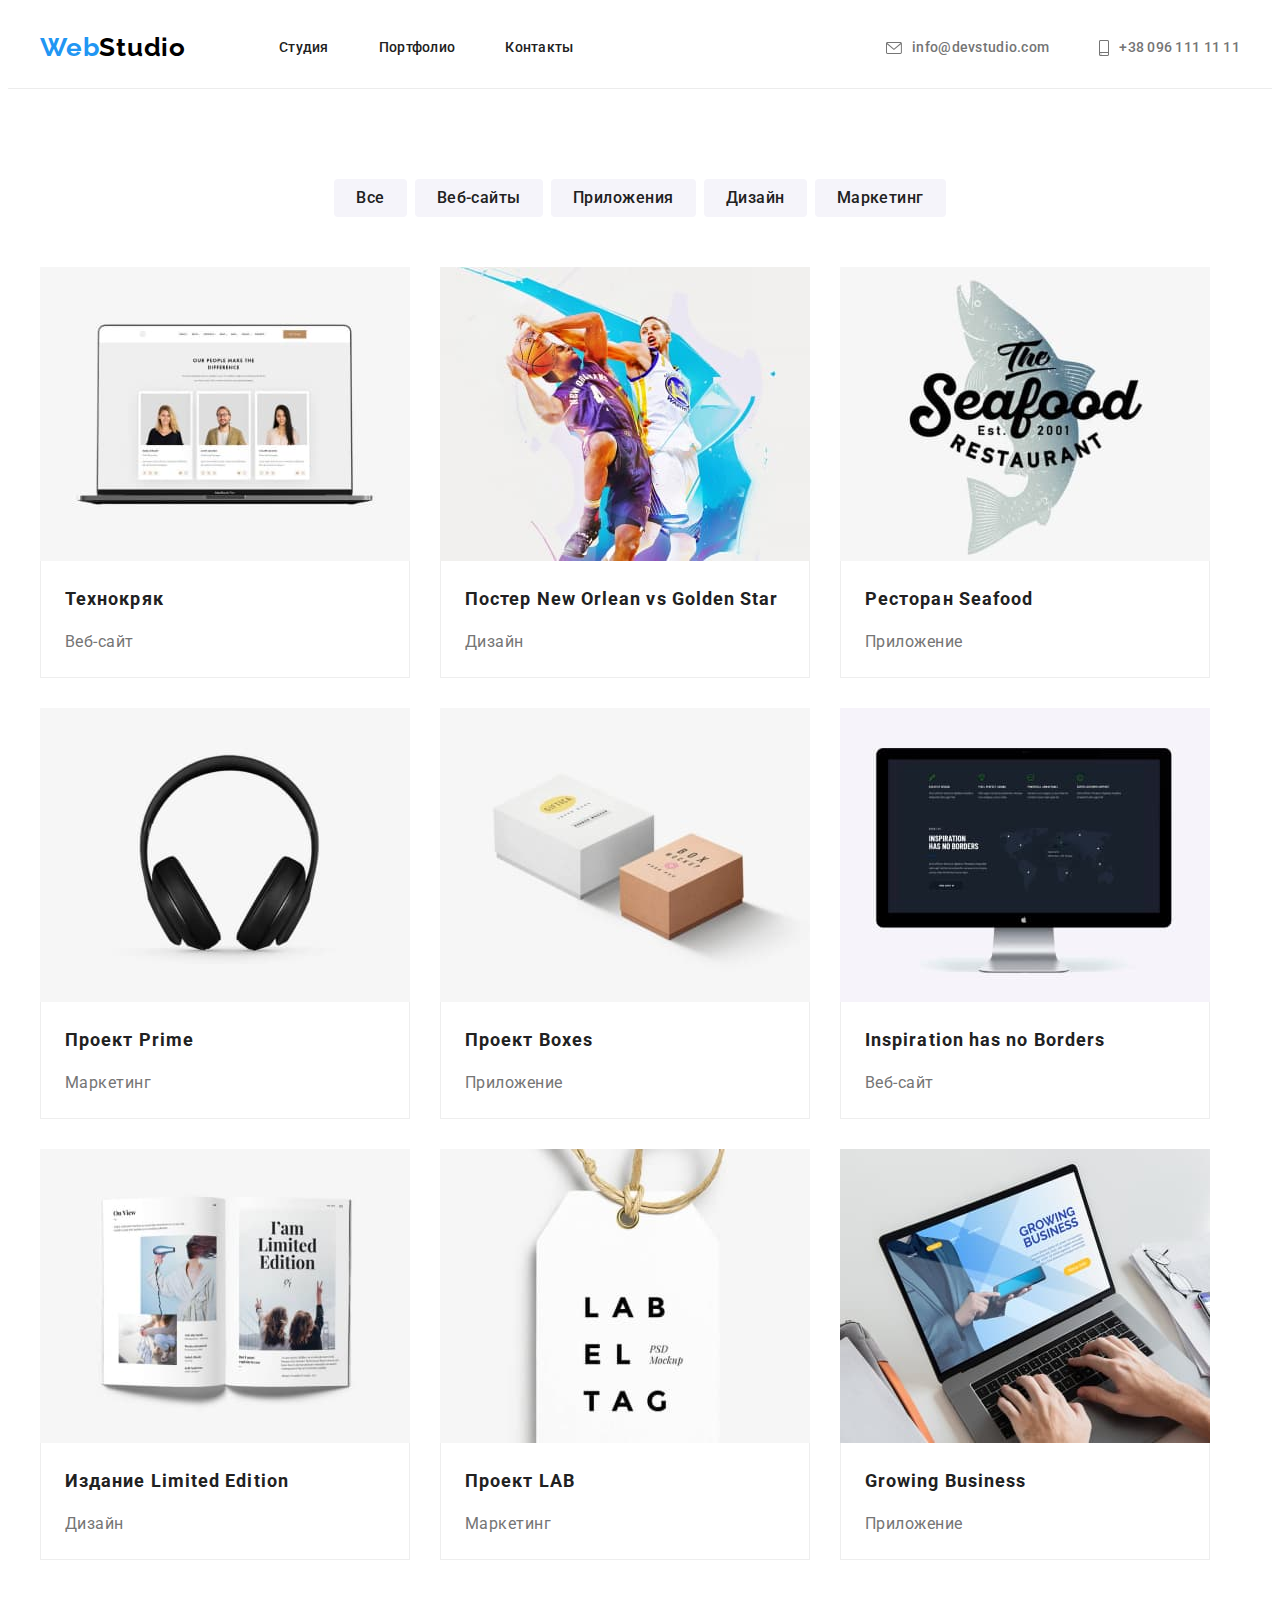
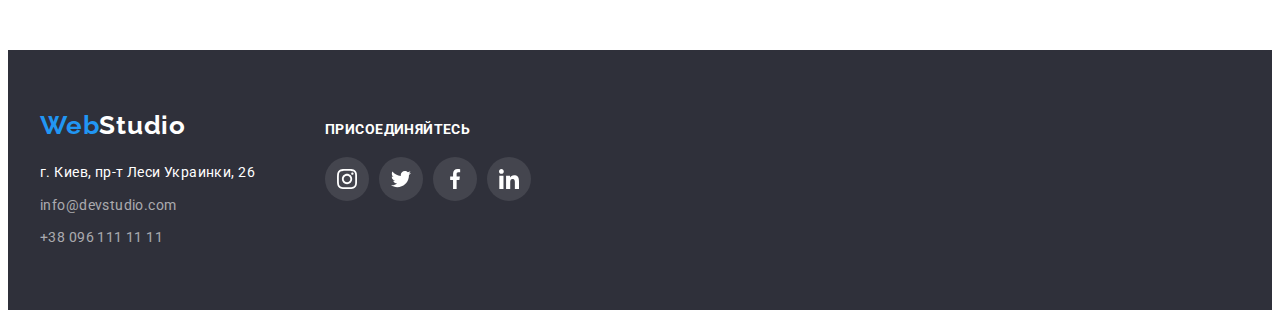
==== portfolio.html @ dfdeeab0 "Copy/paste 04" ====
<!DOCTYPE html>
<html lang="ru">

<head>
    <meta charset="UTF-8">
    <meta http-equiv="X-UA-Compatible" content="IE=edge">
    <meta name="viewport" content="width=device-width, initial-scale=1.0">
    <title>Document</title>
    <link rel="preconnect" href="https://fonts.googleapis.com">
    <link rel="preconnect" href="https://fonts.gstatic.com" crossorigin>
    <link href="https://fonts.googleapis.com/css2?family=Raleway:wght@700&family=Roboto:wght@400;500;700;900&display=swap"
        rel="stylesheet">
    <link rel="stylesheet" href="https://cdnjs.cloudflare.com/ajax/libs/modern-normalize/1.1.0/modern-normalize.min.css"
        integrity="sha512-wpPYUAdjBVSE4KJnH1VR1HeZfpl1ub8YT/NKx4PuQ5NmX2tKuGu6U/JRp5y+Y8XG2tV+wKQpNHVUX03MfMFn9Q=="
        crossorigin="anonymous" referrerpolicy="no-referrer" />   
    <link rel="stylesheet" href="./css/styles.css">
</head>

<body>
    <!-- Шапка-->
    <header class="header">
        <div class="container nav-container">
            <a href="./index.html" class="logo-header link"><span class="logo-web">Web</span><span
                    class="logo-studio">Studio</span></a>
            <!--Навигация-->
            <nav class="navigation">
                <ul class="header-list list">
                    <li class="header-item item"><a href="./index.html" class="header-link link">Студия</a></li>
                    <li class="header-item item"><a href="./portfolio.html" class="header-link link">Портфолио</a></li>
                    <li class="header-item item"><a href="" class="header-link link">Контакты</a></li>
                </ul>
            </nav>
            <!--Контакты-->
            <ul class="header-contact-list list">
                <li class="contact-item item"> <a href="mailto:info@devstudio.com" class="header-mail link"><svg
                            class="heder-mail-svg" width="16" height="12">
                            <use href="./images/icons.svg#icon-envelope"></use>
                        </svg>info@devstudio.com</a></li>
                <li class="contact-item item">
    
                    <a href="tel:+380961111111" class="header-tell link"><svg class="heder-tel-svg" width="10" height="16">
                            <use href="./images/icons.svg#icon-smartphone"></use>
                        </svg>+38 096 111 11 11</a>
                </li>
            </ul>
        </div>
    </header>


<main>
    <section class="portfolio">
        <div class="container">
        <h1 class="portfolio-title title fulse-title">Портфолио</h1>
        <ul class="filtr-btn-list list">
            <li class="filtr-btn-item item"><button type="button" class="btn-filtr">Все</button></li>
            <li class="filtr-btn-item item"><button type="button" class="btn-filtr">Веб-сайты</button></li>
            <li class="filtr-btn-item item"><button type="button" class="btn-filtr">Приложения</button></li>
            <li class="filtr-btn-item item"><button type="button" class="btn-filtr">Дизайн</button></li>
            <li class="filtr-btn-item item"><button type="button" class="btn-filtr">Маркетинг</button></li>
        </ul>
        <ul class="gallery-list list">
            <li class="gallery-item item">
                <a href="" class="galery-link link">
                    <img src="./images/technocr.jpg" alt="Лептот с открытым на нем сайтом" width="370" class="gallery-img">
                    <div class="gallery-text-container">
                    <h2 class="gallery-title">Технокряк</h2>
                    <p class="gallery-text">Веб-сайт</p>
                    </div>
                </a>
            </li>
            <li class="gallery-item item">
                <a href="" class="galery-link link">
                    <img src="./images/neworlean.jpg" alt="Постер с двумя баскетболистами" width="370" class="gallery-img">
                    <div class="gallery-text-container">
                    <h2 class="gallery-title">Постер New Orlean vs Golden Star</h2>
                    <p class="gallery-text">Дизайн</p>
                    </div>
                </a>
            </li>
            <li class="gallery-item item">
                <a href="" class="galery-link link">
                    <img src="./images/seafood.jpg" alt="Эмблемма ресторана сеафуд" width="370" class="gallery-img">
                    <div class="gallery-text-container">
                    <h2 class="gallery-title">Ресторан Seafood</h2>
                    <p class="gallery-text">Приложение</p>
                    </div>
                </a>
            </li>
            <li class="gallery-item item">
                <a href="" class="galery-link link">
                    <img src="./images/prime.jpg" alt="Наушники" width="370" class="gallery-img">
                    <div class="gallery-text-container">
                    <h2 class="gallery-title">Проект Prime</h2>
                    <p class="gallery-text">Маркетинг</p>
                    </div>
                </a>
            </li>
            <li class="gallery-item item">
                <a href="" class="galery-link link">
                    <img src="./images/boxes.jpg" alt="Две коробочки" width="370" class="gallery-img">
                    <div class="gallery-text-container">
                    <h2 class="gallery-title">Проект Boxes</h2>
                    <p class="gallery-text">Приложение</p>
                    </div>
                </a>
            </li>
            <li class="gallery-item item">
                <a href="" class="galery-link link">
                    <img src="./images/winspirations.jpg" alt="Монитор" width="370" class="gallery-img">
                    <div class="gallery-text-container">
                    <h2 class="gallery-title">Inspiration has no Borders</h2>
                    <p class="gallery-text">Веб-сайт</p>
                    </div>
                </a>
            </li>
            <li class="gallery-item item">
                <a href="" class="galery-link link">
                    <img src="./images/parmle.jpg" alt="Роскрытый журнал" width="370" class="gallery-img">
                    <div class="gallery-text-container">
                    <h2 class="gallery-title">Издание Limited Edition</h2>
                    <p class="gallery-text">Дизайн</p>
                    </div>
                </a>
            </li>
            <li class="gallery-item item">
                <a href="" class="galery-link link">
                    <img src="./images/labeltago.jpg" alt="Этикетка ЛАБ" width="370" class="gallery-img">
                    <div class="gallery-text-container">
                    <h2 class="gallery-title">Проект LAB</h2>
                    <p class="gallery-text">Маркетинг</p>
                    </div>
                </a>
            </li>
            <li class="gallery-item item">
                <a href="" class="galery-link link">
                    <img src="./images/growbusnes.jpg" alt="Работа за лептопом" width="370" class="gallery-img">
                    <div class="gallery-text-container">
                    <h2 class="gallery-title">Growing Business</h2>
                    <p class="gallery-text">Приложение</p>
                    </div>
                </a>
                
            </li>
        </ul>
        </div>
    </section>
</main>

    <footer class="footer">
        <div class="container container-flex">
            <div class="container-link-footer">
                <a href="./index.html" class="logo-footer link"><span class="logo-web">Web</span><span
                        class="logo-studio-footer">Studio</span></a>
                <address class="address">г. Киев, пр-т Леси Украинки, 26</address>
                <ul class="footer-list list">
                    <li class="footer-item item"><a href="mailto:info@devstudio.com"
                            class="footer-mail link">info@devstudio.com</a></li>
                    <li class="footer-item item"><a href="tel:+380961111111" class="footer-tell link
                        ">+38 096 111 11 11</a></li>
                </ul>
            </div>
            <div class="container-social-footer">
                <h2 class="footer-social-title">присоединяйтесь</h2>
                <ul class="list footer-social-list">
                    <li class="item footer-social-item">
                        <a href="" class="link link-social-footer">
                            <svg class="footer-social-icon" width="20" height="20">
                                <use href="./images/icons.svg#icon-instagram"></use>
                            </svg>
                        </a>
                    </li>
                    <li class="item footer-social-item">
                        <a href="" class="link link-social-footer">
                            <svg class="footer-social-icon" width="20" height="20">
                                <use href="./images/icons.svg#icon-twiter"></use>
                            </svg>
                        </a>
                    </li>
                    <li class="item footer-social-item">
                        <a href="" class="link link-social-footer">
                            <svg class="footer-social-icon" width="20" height="20">
                                <use href="./images/icons.svg#icon-facebook"></use>
                            </svg>
                        </a>
                    </li>
                    <li class="item footer-social-item">
                        <a href="" class="link link-social-footer">
                            <svg class="footer-social-icon" width="20" height="20">
                                <use href="./images/icons.svg#icon-linkedin"></use>
                            </svg>
                        </a>
                    </li>
                </ul>
            </div>
        </div>
    </footer>

</body>

</html>
---- css/styles.css ----
body {
    font-family: 'Roboto', sans-serif;

    background-color: var(--project-background);
}

/* переменные */
:root {
    --brand-color: #2196f3;
    --logo-web: #2196f3;
    --logo-studio: #000000;
    --text-black: #212121;
    --text-gray: #757575;
    --footer-tell-mail: #ffffff99;
    --text-white: #ffffff;
    --project-background: #ffffff;
    --hero-background: #2f303a;
    --hero-title: #ffffff;
    --logo-studio-footer: #ffffff;
    --background-footer: #2f303a;
    --header-bottom-line: #ececec;
    --btn-hover: #188ce8;
    --border-btn-radius: 4px;
    --border-portfolio-text-card: #eeeeee;
    --gradient-in-bacground-herro: rgba(47, 48, 58, 0.4), rgba(47, 48, 58, 0.4);
    --bacground-team-section: #f5f4fa;
    --shadow-team-card: 0px 1px 3px rgba(0, 0, 0, 0.12), 0px 1px 1px rgba(0, 0, 0, 0.14),
        0px 2px 1px rgba(0, 0, 0, 0.2);
    --team-social-link: #afb1b8;
    --team-social-background: #ffffff;
    --clients-color: #afb1b8;
    --clients-hover: #2196f3;
    --bacground-social-footer: #ffffff1a;
    --footer-social-icon: #ffffff;
    --footer-social-icon-hover: #ffffff;
    --bacground-social-hover: #2196f3;
    --portfolio-card-shadow-hower: 0px 1px 1px rgba(0, 0, 0, 0.12), 
    0px 4px 4px rgba(0, 0, 0, 0.06), 1px 4px 6px rgba(0, 0, 0, 0.16);
    --portfolio-filtr-shadof: 0px 3px 1px rgba(0, 0, 0, 0.1), 0px 1px 2px rgba(0, 0, 0, 0.08), 0px 2px 2px rgba(0, 0, 0, 0.12);
    --btn-filtr-bacground: #F5F4FA;
}

.link {
    text-decoration: none;
}

.list {
    list-style: none;
}

/* ------------------------CSS-RESET------------------- */
h1,
h2,
h3,
h4,
h5,
h6,
p {
    margin: 0;
}

ul {
    margin: 0;
    padding: 0;
}

img {
    display: block;
}

/* ---------------------------CONTAINER------------------- */
.container {
    width: 1200px;
    padding-left: 15px;
    padding-right: 15px;
    margin: 0px auto;
}

/* ----------------------------LOGO, HEADER--- */
.header {
    border-bottom: 1px solid var(--header-bottom-line);
}

.logo-header {
    display: block;
    padding-top: 24px;
    padding-bottom: 25px;
    margin-right: 93px;

    font-family: 'Raleway', sans-serif;
    font-weight: 700;
    font-size: 26px;
    line-height: 1.19;
    letter-spacing: 0.03em;
    text-decoration: none;
}

.logo-web {
    color: var(--logo-web);
}

.logo-studio {
    color: var(--logo-studio);
}

/* ----------------------------NAVIGATION */
.nav-container {
    display: flex;
    align-items: center;
}

.header-item + .header-item {
    margin-left: 50px;
}

.header-contact-list {
    margin-left: auto;
}

.contact-item + .contact-item {
    margin-left: 50px;
}

.header-list,
.header-contact-list {
    display: flex;

    font-weight: 500;
    font-size: 14px;
    line-height: 1.14;
    letter-spacing: 0.02em;
}

.header-link {
    display: block;
    padding-top: 32px;
    padding-bottom: 32px;

    color: var(--text-black);
}

.header-link:hover,
.header-link:focus {
    color: var(--brand-color);
}

/* ----------------------------CONTACT */
.header-mail,
.header-tell {
    display: flex;
    padding-top: 32px;
    padding-bottom: 32px;
    color: var(--text-gray);
    align-items: center;
}

.contact-item {
    display: flex;
    align-items: center;
}

.heder-mail-svg,
.heder-tel-svg {
    margin-right: 10px;
    fill: currentColor;
}

.header-mail:focus,
.header-mail:hover,
.header-tell:focus,
.header-tell:hover,
.footer-mail:hover,
.footer-mail:focus,
.footer-tell:hover,
.footer-tell:focus {
    color: var(--brand-color);
}

/* ----------------------------HERRO */

.hero {
    padding-top: 200px;
    padding-bottom: 200px;

    background-image: linear-gradient(var(--gradient-in-bacground-herro)),
        url(../images/background-phone-herro.jpg);
    background-size: 1600px;
    background-position: center;
    background-repeat: no-repeat;
}

.hero-title {
    font-weight: 900;
    font-size: 44px;
    line-height: 1.36;
    letter-spacing: 0.06em;
    text-align: center;
    text-transform: uppercase;

    color: var(--hero-title);

    margin: 0 270px 30px;
}

.btn-hero {
    display: block;
    margin: 0 auto 0 auto;
    padding-top: 10px;
    padding-bottom: 10px;
    padding-right: 32px;
    padding-left: 32px;
    border: transparent;
    border-radius: var(--border-btn-radius);
    cursor: pointer;

    font-family: inherit;
    font-weight: 700;
    font-size: 16px;
    line-height: 1.87;
    letter-spacing: 0.06em;
    color: var(--project-background);
    background-color: var(--brand-color);
}

.btn-hero:hover,
.btn-hero:focus {
    background-color: var(--btn-hover);
}

/* ----------------------------PERECULIARITES */
.peculiarities {
    padding-top: 94px;
    padding-bottom: 47px;
}

.peculiarites-list {
    display: flex;
}

.peculiarity-item {
    width: calc(100% - 30px / 4);
    flex-wrap: wrap;
}

.peculiarity-item + .peculiarity-item {
    margin-left: 30px;
}

.container-peculiarites-svg {
    display: flex;
    align-items: center;
    justify-content: center;
    min-width: 270px;
    min-height: 120px;
    margin-bottom: 30px;
    background-color: #f5f4fa;
}

.peculiarity-title {
    margin-bottom: 10px;

    font-weight: 700;
    font-size: 14px;
    line-height: 1.4;
    text-transform: uppercase;
    letter-spacing: 0.03em;

    color: var(--text-black);
}

.peculiarity-text {
    font-size: 14px;
    line-height: 1.71;
    letter-spacing: 0.03em;

    color: var(--text-gray);
}

/* ----------------------------ABAUT US + TEAM*/
.about {
    padding-top: 47px;
    padding-bottom: 94px;
}

.about-list {
    display: flex;
}

.about-item + .about-item {
    margin-left: 30px;
}

.about-team-title {
    margin-bottom: 50px;

    font-weight: 700;
    font-size: 36px;
    line-height: 1.17;
    text-align: center;
    letter-spacing: 0.03em;

    color: var(--text-black);
}

.team {
    padding-top: 94px;
    padding-bottom: 94px;
    background-color: var(--bacground-team-section);
}

.team-list {
    display: flex;
}

.item-teammate {
    box-shadow: var(--shadow-team-card);
    background-color: #ffffff;
}

.item-teammate + .item-teammate {
    margin-left: 30px;
}

.teammate-name {
    margin-bottom: 10px;

    font-family: Roboto;
    font-weight: 500;
    font-size: 16px;
    line-height: 1.9;
    letter-spacing: 0.03em;
    text-align: center;

    color: var(--text-black);
}

.teammate-profession {
    margin-bottom: 16px;

    font-size: 16px;
    line-height: 1.9;
    letter-spacing: 0.03em;
    text-align: center;

    color: var(--text-gray);
}

/* -----team social link ----------- */
.card-team-container {
    padding-top: 30px;
    padding-bottom: 30px;
}

.team-socials-list {
    display: flex;
    justify-content: center;
}

.team-socials-link {
    width: 44px;
    height: 44px;
    background-color: var(--team-social-background);
    border-radius: 50%;
    display: flex;
    align-items: center;
    justify-content: center;
    color: var(--team-social-link);
}

.team-socials-icon {
    fill: currentColor;
}

.team-socials-link:hover,
.team-socials-link:focus {
    color: #ffffff;
    background-color: var(--brand-color);
}

.team-socials-item + .team-socials-item {
    margin-left: 10px;
}

/* ------------------CLIENTS--------------- */
.clients {
    padding-top: 94px;
    padding-bottom: 94px;
}

.clients-title {
    margin-bottom: 50px;
    text-align: center;

    font-weight: 700;
    font-size: 36px;
    line-height: 1.16;
    letter-spacing: 0.03em;
}

.clients-list {
    display: flex;
    flex-wrap: wrap;
}

.clients-item + .clients-item {
    margin-left: 30px;
}

.clients-link {
    display: flex;

    width: 170px;
    height: 92px;
    align-items: center;
    justify-content: center;
    border: 1px solid;
    border-color: var(--clients-color);
    border-radius: 4px;
    color: var(--clients-color);
}

.clients-icon {
    fill: currentColor;
}

.clients-link:hover,
.clients-link:focus {
    border-color: var(--clients-hover);
    color: var(--clients-hover);
}

/* ----------------------------ПОРТФОЛИО */
/* фильтры-------- */

.filtr-btn-list {
    display: flex;
    justify-content: center;
    margin-bottom: 50px;
}

.filtr-btn-item + .filtr-btn-item {
    margin-left: 8px;
}

.btn-filtr {
    border: transparent;
    border-radius: var(--border-btn-radius);
    padding: 6px 22px;
    cursor: pointer;

    font-family: inherit;
    font-weight: 500;
    font-size: 16px;
    line-height: 1.62;
    letter-spacing: 0.03em;
    color: var(--text-black);
    background-color: var(--btn-filtr-bacground);
}

.btn-filtr:focus,
.btn-filtr:hover {
    color: var(--project-background);
    background-color: var(--brand-color);
    box-shadow: var(--portfolio-filtr-shadof);
}

/* ---------сетка портфолио---------  */
.gallery-list {
    display: flex;
    flex-wrap: wrap;
    margin-left: -30px;
    margin-top: -30px;
}

.gallery-item {
    margin-left: 30px;
    margin-top: 30px;
    flex-basis: calc((100%-50px) / 9);
}

/* bottons */
.portfolio {
    padding-top: 90px;
    padding-bottom: 90px;
}

.gallery-text-container {
    padding-top: 20px;
    padding-bottom: 20px;
    padding-left: 24px;
    border-right: 1px solid var(--border-portfolio-text-card);
    border-bottom: 1px solid var(--border-portfolio-text-card);
    border-left: 1px solid var(--border-portfolio-text-card);
}

.gallery-item:hover,
.gallery-item:focus {
    box-shadow: var(--portfolio-card-shadow-hower);
}

/* Portfolio-list */
.gallery-title {
    margin-bottom: 10px;

    font-weight: 700;
    font-size: 18px;
    line-height: 2;
    letter-spacing: 0.06em;

    color: var(--text-black);
}

.gallery-text {
    font-size: 16px;
    line-height: 1.87;
    letter-spacing: 0.03em;

    color: var(--text-gray);
}

/* СКРЫТЫЕ ЗАГОЛОВКИ */
.fulse-title {
    position: absolute;
    white-space: nowrap;
    width: 1px;
    height: 1px;
    overflow: hidden;
    border: 0;
    padding: 0;
    clip: rect(0 0 0 0);
    clip-path: inset(50%);
    margin: -1px;
}

/* ----------------------------FOOTER */
.footer {
    padding-top: 60px;
    padding-bottom: 60px;

    background-color: var(--background-footer);
}

.logo-footer {
    display: block;
    margin-bottom: 20px;

    font-family: 'Raleway', sans-serif;
    font-weight: 700;
    font-size: 26px;
    line-height: 1.19;
    letter-spacing: 0.03em;
    text-decoration: none;
}

.logo-studio-footer {
    color: var(--logo-studio-footer);
}

.address,
.footer-mail {
    margin-bottom: 9px;
}

.address,
.footer-mail,
.footer-tell {
    display: block;

    font-style: normal;
    font-size: 14px;
    line-height: 1.71;
    letter-spacing: 0.03em;
}

/* Цвета как на макете */
.address {
    color: var(--project-background);
}

.footer-mail,
.footer-tell {
    color: #ffffff99;
}

/* -social-link-- */

.container-flex {
    display: flex;
    align-items: baseline;
}

.container-link-footer {
    margin-right: 70px;
}

.footer-social-title {
    margin-bottom: 20px;

    font-weight: 700;
    font-size: 14px;
    line-height: 0,87;
    letter-spacing: 0.03em;
    text-transform: uppercase;

    color: #ffffff;
}

.footer-social-list {
    display: flex;
}

.link-social-footer {
    display: flex;
    align-items: center;
    justify-content: center;
    border-radius: 50%;
    width: 44px;
    height: 44px;
    background-color: var(--bacground-social-footer);
    color: var(--footer-social-icon);
}

.footer-social-item + .footer-social-item {
    margin-left: 10px;
}

.footer-social-icon {
    fill: currentColor;
}

.link-social-footer:hover,
.link-social-footer:focus {
    background-color: var(--bacground-social-hover);
}
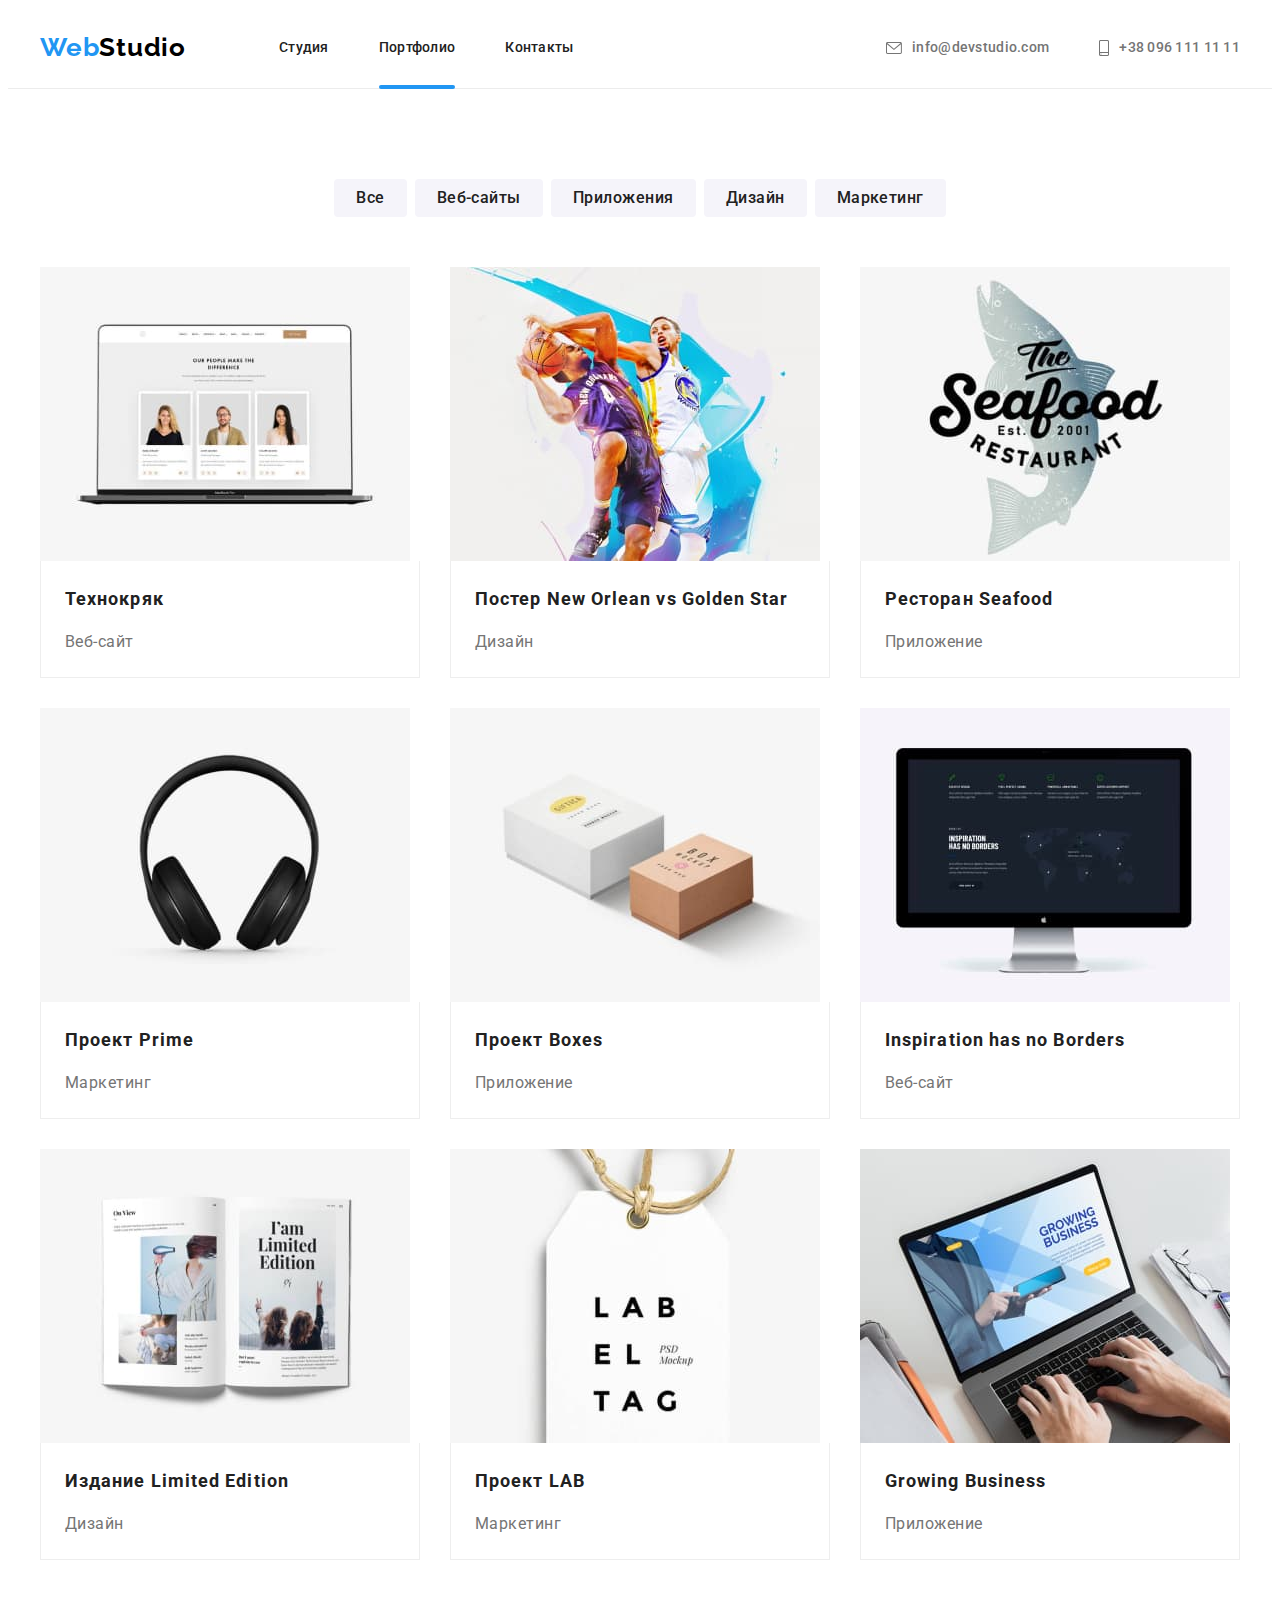
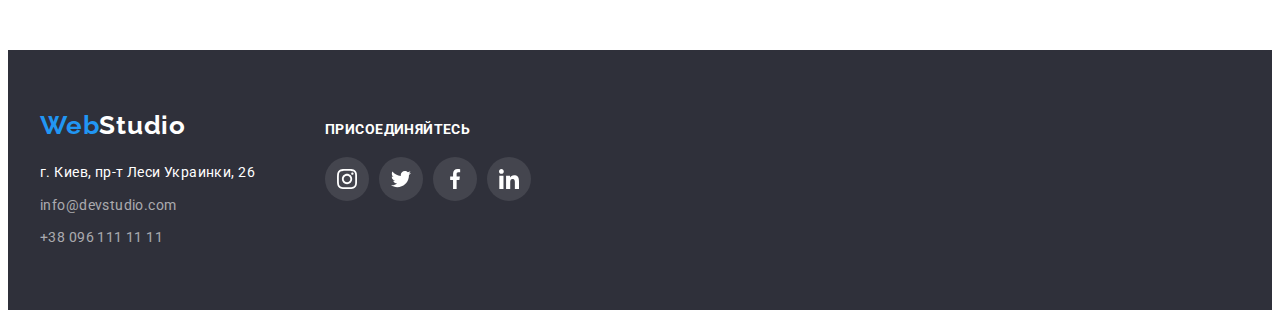
==== commit 56db44eb: "add transformations" ====
--- a/portfolio.html
+++ b/portfolio.html
@@ -26,7 +26,7 @@
             <nav class="navigation">
                 <ul class="header-list list">
                     <li class="header-item item"><a href="./index.html" class="header-link link">Студия</a></li>
-                    <li class="header-item item"><a href="./portfolio.html" class="header-link link">Портфолио</a></li>
+                    <li class="header-item item"><a href="./portfolio.html" class="header-link link navi-interactiv-line">Портфолио</a></li>
                     <li class="header-item item"><a href="" class="header-link link">Контакты</a></li>
                 </ul>
             </nav>
@@ -61,7 +61,13 @@
         <ul class="gallery-list list">
             <li class="gallery-item item">
                 <a href="" class="galery-link link">
-                    <img src="./images/technocr.jpg" alt="Лептот с открытым на нем сайтом" width="370" class="gallery-img">
+                <div class="galery-tumb">
+                    <div class="galery-overlay">
+                        <p class="galery-tumb-text">Технокряк это современная площадка распространения коронавируса. Компании используют эту платформу для цифрового
+                    шпионажа и атак на защищённые сервера конкурентов.</p>
+                    </div>
+                    <img src="./images/technocr.jpg" alt="Лептот с открытым на нем сайтом" width="370" height="294" class="gallery-img">
+                </div>
                     <div class="gallery-text-container">
                     <h2 class="gallery-title">Технокряк</h2>
                     <p class="gallery-text">Веб-сайт</p>
@@ -70,7 +76,12 @@
             </li>
             <li class="gallery-item item">
                 <a href="" class="galery-link link">
+                    <div class="galery-tumb">
+                        <div class="galery-overlay">
+                            <p class="galery-tumb-text">Lorem ipsum, dolor sit amet consectetur adipisicing elit. Ipsa expedita excepturi, enim distinctio delectus, dolor nulla esse ullam architecto laudantium consectetur tempore, similique quasi incidunt?</p>
+                        </div>
                     <img src="./images/neworlean.jpg" alt="Постер с двумя баскетболистами" width="370" class="gallery-img">
+                    </div>
                     <div class="gallery-text-container">
                     <h2 class="gallery-title">Постер New Orlean vs Golden Star</h2>
                     <p class="gallery-text">Дизайн</p>
@@ -79,7 +90,12 @@
             </li>
             <li class="gallery-item item">
                 <a href="" class="galery-link link">
+                    <div class="galery-tumb">
+                        <div class="galery-overlay">
+                            <p class="galery-tumb-text">Lorem ipsum, dolor sit amet consectetur adipisicing elit. Ipsa expedita excepturi, enim distinctio delectus, dolor nulla esse ullam architecto laudantium consectetur tempore, similique quasi incidunt?</p>
+                        </div>
                     <img src="./images/seafood.jpg" alt="Эмблемма ресторана сеафуд" width="370" class="gallery-img">
+                    </div>
                     <div class="gallery-text-container">
                     <h2 class="gallery-title">Ресторан Seafood</h2>
                     <p class="gallery-text">Приложение</p>
@@ -88,7 +104,12 @@
             </li>
             <li class="gallery-item item">
                 <a href="" class="galery-link link">
+                    <div class="galery-tumb">
+                        <div class="galery-overlay">
+                            <p class="galery-tumb-text">Lorem ipsum, dolor sit amet consectetur adipisicing elit. Ipsa expedita excepturi, enim distinctio delectus, dolor nulla esse ullam architecto laudantium consectetur tempore, similique quasi incidunt?</p>
+                        </div>
                     <img src="./images/prime.jpg" alt="Наушники" width="370" class="gallery-img">
+                    </div>
                     <div class="gallery-text-container">
                     <h2 class="gallery-title">Проект Prime</h2>
                     <p class="gallery-text">Маркетинг</p>
@@ -97,7 +118,12 @@
             </li>
             <li class="gallery-item item">
                 <a href="" class="galery-link link">
+                    <div class="galery-tumb">
+                        <div class="galery-overlay">
+                            <p class="galery-tumb-text">Lorem ipsum, dolor sit amet consectetur adipisicing elit. Ipsa expedita excepturi, enim distinctio delectus, dolor nulla esse ullam architecto laudantium consectetur tempore, similique quasi incidunt?</p>
+                        </div>
                     <img src="./images/boxes.jpg" alt="Две коробочки" width="370" class="gallery-img">
+                    </div>
                     <div class="gallery-text-container">
                     <h2 class="gallery-title">Проект Boxes</h2>
                     <p class="gallery-text">Приложение</p>
@@ -106,7 +132,12 @@
             </li>
             <li class="gallery-item item">
                 <a href="" class="galery-link link">
+                    <div class="galery-tumb">
+                        <div class="galery-overlay">
+                            <p class="galery-tumb-text">Lorem ipsum, dolor sit amet consectetur adipisicing elit. Ipsa expedita excepturi, enim distinctio delectus, dolor nulla esse ullam architecto laudantium consectetur tempore, similique quasi incidunt?</p>
+                        </div>
                     <img src="./images/winspirations.jpg" alt="Монитор" width="370" class="gallery-img">
+                    </div>
                     <div class="gallery-text-container">
                     <h2 class="gallery-title">Inspiration has no Borders</h2>
                     <p class="gallery-text">Веб-сайт</p>
@@ -115,7 +146,12 @@
             </li>
             <li class="gallery-item item">
                 <a href="" class="galery-link link">
+                    <div class="galery-tumb">
+                        <div class="galery-overlay">
+                            <p class="galery-tumb-text">Lorem ipsum, dolor sit amet consectetur adipisicing elit. Ipsa expedita excepturi, enim distinctio delectus, dolor nulla esse ullam architecto laudantium consectetur tempore, similique quasi incidunt?</p>
+                        </div>
                     <img src="./images/parmle.jpg" alt="Роскрытый журнал" width="370" class="gallery-img">
+                    </div>
                     <div class="gallery-text-container">
                     <h2 class="gallery-title">Издание Limited Edition</h2>
                     <p class="gallery-text">Дизайн</p>
@@ -124,7 +160,12 @@
             </li>
             <li class="gallery-item item">
                 <a href="" class="galery-link link">
+                    <div class="galery-tumb">
+                        <div class="galery-overlay">
+                            <p class="galery-tumb-text">Lorem ipsum, dolor sit amet consectetur adipisicing elit. Ipsa expedita excepturi, enim distinctio delectus, dolor nulla esse ullam architecto laudantium consectetur tempore, similique quasi incidunt?</p>
+                        </div>
                     <img src="./images/labeltago.jpg" alt="Этикетка ЛАБ" width="370" class="gallery-img">
+                    </div>
                     <div class="gallery-text-container">
                     <h2 class="gallery-title">Проект LAB</h2>
                     <p class="gallery-text">Маркетинг</p>
@@ -133,7 +174,12 @@
             </li>
             <li class="gallery-item item">
                 <a href="" class="galery-link link">
+                    <div class="galery-tumb">
+                        <div class="galery-overlay">
+                            <p class="galery-tumb-text">Lorem ipsum, dolor sit amet consectetur adipisicing elit. Ipsa expedita excepturi, enim distinctio delectus, dolor nulla esse ullam architecto laudantium consectetur tempore, similique quasi incidunt?</p>
+                        </div>
                     <img src="./images/growbusnes.jpg" alt="Работа за лептопом" width="370" class="gallery-img">
+                    </div>
                     <div class="gallery-text-container">
                     <h2 class="gallery-title">Growing Business</h2>
                     <p class="gallery-text">Приложение</p>
--- a/css/styles.css
+++ b/css/styles.css
@@ -34,10 +34,12 @@
     --footer-social-icon: #ffffff;
     --footer-social-icon-hover: #ffffff;
     --bacground-social-hover: #2196f3;
-    --portfolio-card-shadow-hower: 0px 1px 1px rgba(0, 0, 0, 0.12), 
-    0px 4px 4px rgba(0, 0, 0, 0.06), 1px 4px 6px rgba(0, 0, 0, 0.16);
-    --portfolio-filtr-shadof: 0px 3px 1px rgba(0, 0, 0, 0.1), 0px 1px 2px rgba(0, 0, 0, 0.08), 0px 2px 2px rgba(0, 0, 0, 0.12);
-    --btn-filtr-bacground: #F5F4FA;
+    --portfolio-card-shadow-hower: 0px 1px 1px rgba(0, 0, 0, 0.12), 0px 4px 4px rgba(0, 0, 0, 0.06),
+        1px 4px 6px rgba(0, 0, 0, 0.16);
+    --portfolio-filtr-shadof: 0px 3px 1px rgba(0, 0, 0, 0.1), 0px 1px 2px rgba(0, 0, 0, 0.08),
+        0px 2px 2px rgba(0, 0, 0, 0.12);
+    --btn-filtr-bacground: #f5f4fa;
+    --bacground-about-text: rgba(47, 48, 58, 0.8);
 }
 
 .link {
@@ -132,6 +134,10 @@
 }
 
 .header-link {
+    position: relative;
+
+    transition: color 250ms cubic-bezier(0.4, 0, 0.2, 1);
+
     display: block;
     padding-top: 32px;
     padding-bottom: 32px;
@@ -144,9 +150,23 @@
     color: var(--brand-color);
 }
 
+.navi-interactiv-line::after {
+    content: '';
+    display: block;
+    width: 100%;
+    height: 4px;
+    background-color: #2196f3;
+    border-radius: 2px;
+
+    position: absolute;
+    bottom: -1px;
+}
+
 /* ----------------------------CONTACT */
 .header-mail,
 .header-tell {
+    transition: color 250ms cubic-bezier(0.4, 0, 0.2, 1);
+
     display: flex;
     padding-top: 32px;
     padding-bottom: 32px;
@@ -203,6 +223,8 @@
 }
 
 .btn-hero {
+    transition: background-color 250ms cubic-bezier(0.4, 0, 0.2, 1);
+
     display: block;
     margin: 0 auto 0 auto;
     padding-top: 10px;
@@ -276,7 +298,7 @@
     color: var(--text-gray);
 }
 
-/* ----------------------------ABAUT US + TEAM*/
+/* ----------------------------ABAUT US */
 .about {
     padding-top: 47px;
     padding-bottom: 94px;
@@ -289,6 +311,40 @@
 .about-item + .about-item {
     margin-left: 30px;
 }
+
+.about-tumb {
+    position: relative;
+}
+
+.about-text-container {
+    position: absolute;
+    bottom: 0;
+
+    width: 100%;
+    height: 70px;
+
+    background-color: var(--bacground-about-text);
+}
+
+.about-text {
+    position: absolute;
+    top: 50%;
+    left: 50%;
+    transform: translate(-50%, -50%);
+
+    width: 100%;
+    
+    font-weight: bold;
+    font-size: 14px;
+    line-height: 0.87;
+    text-align: center;
+    letter-spacing: 0.03em;
+    text-transform: uppercase;
+
+    color: #ffffff;
+}
+
+/* -----------------TEAM---------------- */
 
 .about-team-title {
     margin-bottom: 50px;
@@ -357,6 +413,9 @@
 }
 
 .team-socials-link {
+    transition: background-color 250ms cubic-bezier(0.4, 0, 0.2, 1),
+        color 250ms cubic-bezier(0.4, 0, 0.2, 1);
+
     width: 44px;
     height: 44px;
     background-color: var(--team-social-background);
@@ -407,6 +466,9 @@
 }
 
 .clients-link {
+    transition: background-color 250ms cubic-bezier(0.4, 0, 0.2, 1),
+        color 250ms cubic-bezier(0.4, 0, 0.2, 1);
+
     display: flex;
 
     width: 170px;
@@ -443,6 +505,9 @@
 }
 
 .btn-filtr {
+    transition: background-color 250ms cubic-bezier(0.4, 0, 0.2, 1),
+        color 250ms cubic-bezier(0.4, 0, 0.2, 1), box-shadow 250ms cubic-bezier(0.4, 0, 0.2, 1);
+
     border: transparent;
     border-radius: var(--border-btn-radius);
     padding: 6px 22px;
@@ -473,9 +538,11 @@
 }
 
 .gallery-item {
+    transition: box-shadow 250ms cubic-bezier(0.4, 0, 0.2, 1);
+
     margin-left: 30px;
     margin-top: 30px;
-    flex-basis: calc((100%-50px) / 9);
+    flex-basis: calc(100% / 3 - 30px);
 }
 
 /* bottons */
@@ -496,6 +563,38 @@
 .gallery-item:hover,
 .gallery-item:focus {
     box-shadow: var(--portfolio-card-shadow-hower);
+}
+
+.galery-tumb {
+    overflow: hidden;
+    position: relative;
+}
+
+.galery-overlay {
+    content: '';
+    display: block;
+    width: 100%;
+    height: 100%;
+    background-color: rgba(33, 150, 243, 0.9);
+    bottom: -100%;
+
+    position: absolute;
+    transition: transform 250ms cubic-bezier(0.4, 0, 0.2, 1);
+}
+
+.gallery-item:hover .galery-overlay,
+.gallery-item:focus .galery-overlay {
+    transform: translateY(-100%);
+}
+
+.galery-tumb-text {
+    padding: 63px 24px;
+
+    font-size: 18px;
+    line-height: 1.56;
+    letter-spacing: 0.03em;
+
+    color: #ffffff;
 }
 
 /* Portfolio-list */
@@ -579,6 +678,7 @@
 
 .footer-mail,
 .footer-tell {
+    transition: color 250ms cubic-bezier(0.4, 0, 0.2, 1);
     color: #ffffff99;
 }
 
@@ -598,7 +698,7 @@
 
     font-weight: 700;
     font-size: 14px;
-    line-height: 0,87;
+    line-height: 0, 87;
     letter-spacing: 0.03em;
     text-transform: uppercase;
 
@@ -610,6 +710,8 @@
 }
 
 .link-social-footer {
+    transition: background-color 250ms cubic-bezier(0.4, 0, 0.2, 1);
+
     display: flex;
     align-items: center;
     justify-content: center;
